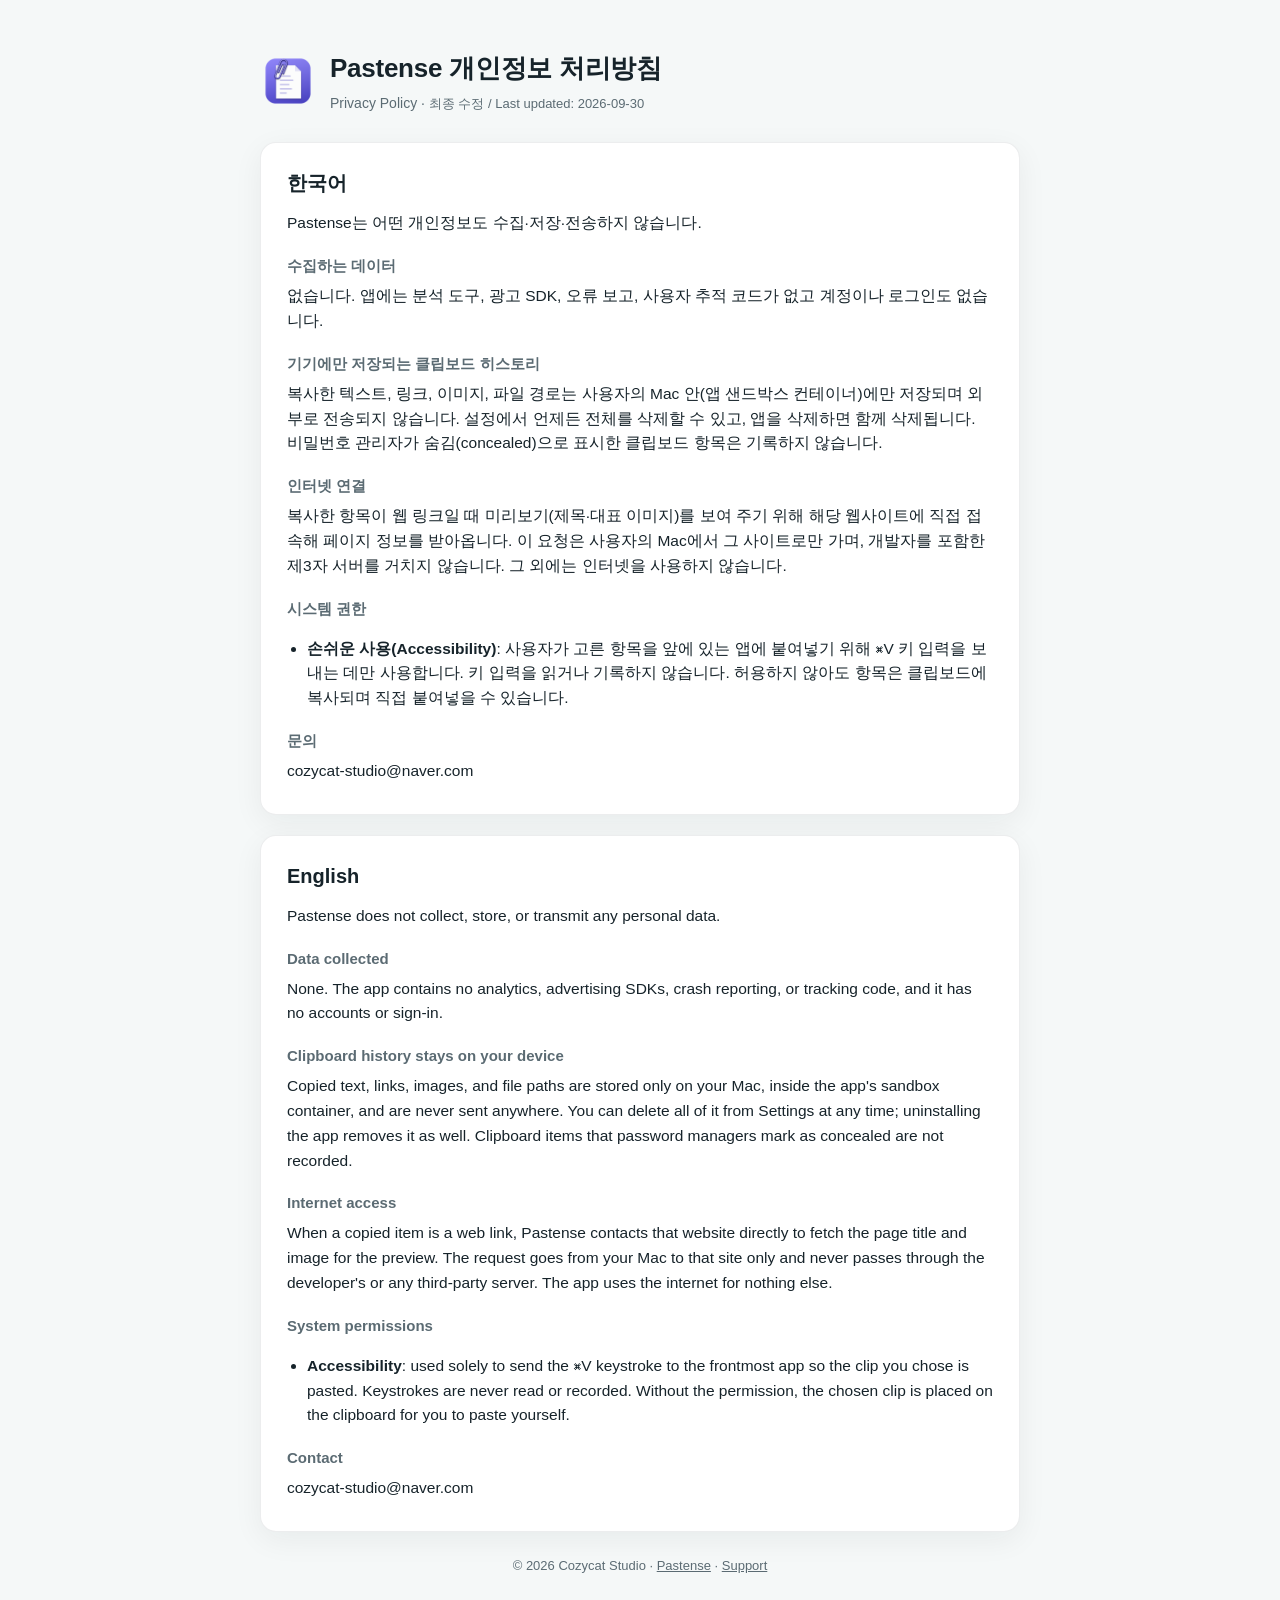
==== privacy.html @ 7e33a37a "Pastense site: landing, privacy policy and support pages Co-Authored-By: Claude Fable 5.1 <noreply@a" ====
<!doctype html>
<html lang="ko">
<head>
<meta charset="utf-8">
<meta name="viewport" content="width=device-width, initial-scale=1">
<title>Pastense — 개인정보 처리방침 / Privacy Policy</title>
<link rel="icon" href="assets/icon-256.png">
<link rel="stylesheet" href="style.css">
</head>
<body>
<div class="wrap">
  <header>
    <img src="assets/icon-256.png" alt="">
    <div>
      <h1>Pastense 개인정보 처리방침</h1>
      <p>Privacy Policy · <span class="updated">최종 수정 / Last updated: 2026-09-30</span></p>
    </div>
  </header>

  <section lang="ko">
    <h2>한국어</h2>
    <p>Pastense는 어떤 개인정보도 수집·저장·전송하지 않습니다.</p>
    <h3>수집하는 데이터</h3>
    <p>없습니다. 앱에는 분석 도구, 광고 SDK, 오류 보고, 사용자 추적 코드가 없고 계정이나 로그인도 없습니다.</p>
    <h3>기기에만 저장되는 클립보드 히스토리</h3>
    <p>복사한 텍스트, 링크, 이미지, 파일 경로는 사용자의 Mac 안(앱 샌드박스 컨테이너)에만 저장되며 외부로 전송되지 않습니다. 설정에서 언제든 전체를 삭제할 수 있고, 앱을 삭제하면 함께 삭제됩니다. 비밀번호 관리자가 숨김(concealed)으로 표시한 클립보드 항목은 기록하지 않습니다.</p>
    <h3>인터넷 연결</h3>
    <p>복사한 항목이 웹 링크일 때 미리보기(제목·대표 이미지)를 보여 주기 위해 해당 웹사이트에 직접 접속해 페이지 정보를 받아옵니다. 이 요청은 사용자의 Mac에서 그 사이트로만 가며, 개발자를 포함한 제3자 서버를 거치지 않습니다. 그 외에는 인터넷을 사용하지 않습니다.</p>
    <h3>시스템 권한</h3>
    <ul>
      <li><strong>손쉬운 사용(Accessibility)</strong>: 사용자가 고른 항목을 앞에 있는 앱에 붙여넣기 위해 ⌘V 키 입력을 보내는 데만 사용합니다. 키 입력을 읽거나 기록하지 않습니다. 허용하지 않아도 항목은 클립보드에 복사되며 직접 붙여넣을 수 있습니다.</li>
    </ul>
    <h3>문의</h3>
    <p>cozycat-studio@naver.com</p>
  </section>

  <section lang="en">
    <h2>English</h2>
    <p>Pastense does not collect, store, or transmit any personal data.</p>
    <h3>Data collected</h3>
    <p>None. The app contains no analytics, advertising SDKs, crash reporting, or tracking code, and it has no accounts or sign-in.</p>
    <h3>Clipboard history stays on your device</h3>
    <p>Copied text, links, images, and file paths are stored only on your Mac, inside the app's sandbox container, and are never sent anywhere. You can delete all of it from Settings at any time; uninstalling the app removes it as well. Clipboard items that password managers mark as concealed are not recorded.</p>
    <h3>Internet access</h3>
    <p>When a copied item is a web link, Pastense contacts that website directly to fetch the page title and image for the preview. The request goes from your Mac to that site only and never passes through the developer's or any third-party server. The app uses the internet for nothing else.</p>
    <h3>System permissions</h3>
    <ul>
      <li><strong>Accessibility</strong>: used solely to send the ⌘V keystroke to the frontmost app so the clip you chose is pasted. Keystrokes are never read or recorded. Without the permission, the chosen clip is placed on the clipboard for you to paste yourself.</li>
    </ul>
    <h3>Contact</h3>
    <p>cozycat-studio@naver.com</p>
  </section>

  <footer>© 2026 Cozycat Studio · <a href="index.html">Pastense</a> · <a href="support.html">Support</a></footer>
</div>
</body>
</html>
---- style.css ----
:root { --bg: #f5f8f8; --card: #ffffff; --text: #16232a; --muted: #5b6b73; --accent: #1f9e94; --line: rgba(22,35,42,.08); --shadow: 0 8px 30px rgba(22,35,42,.06); }
@media (prefers-color-scheme: dark) {
  :root { --bg: #0f1719; --card: #172124; --text: #eef4f4; --muted: #97a8ad; --accent: #4fd1c5; --line: rgba(255,255,255,.08); --shadow: none; }
}
html, body { margin: 0; background: var(--bg); color: var(--text);
  font-family: -apple-system, BlinkMacSystemFont, "Apple SD Gothic Neo", "Pretendard", "Segoe UI", sans-serif; line-height: 1.6; }
a { color: var(--accent); }
.wrap { max-width: 760px; margin: 0 auto; padding: 48px 20px 64px; }
header { display: flex; align-items: center; gap: 14px; margin-bottom: 28px; }
header img { width: 56px; height: 56px; border-radius: 14px; }
header h1 { font-size: 26px; margin: 0; letter-spacing: -0.01em; }
header p { margin: 2px 0 0; color: var(--muted); font-size: 14px; }
section { background: var(--card); border: 1px solid var(--line); border-radius: 16px; padding: 24px 26px; margin-bottom: 20px; box-shadow: var(--shadow); }
h2 { font-size: 20px; margin: 0 0 12px; }
h3 { font-size: 15px; margin: 18px 0 6px; color: var(--muted); font-weight: 600; }
p, li { font-size: 15.5px; margin: 6px 0; }
ul { padding-left: 20px; }
kbd { font: 600 12px -apple-system, "SF Mono", Menlo, monospace; padding: 1px 6px; border-radius: 5px; background: var(--line); }
.updated { color: var(--muted); font-size: 13px; }
footer { color: var(--muted); font-size: 13px; text-align: center; margin-top: 24px; }
footer a { color: var(--muted); }
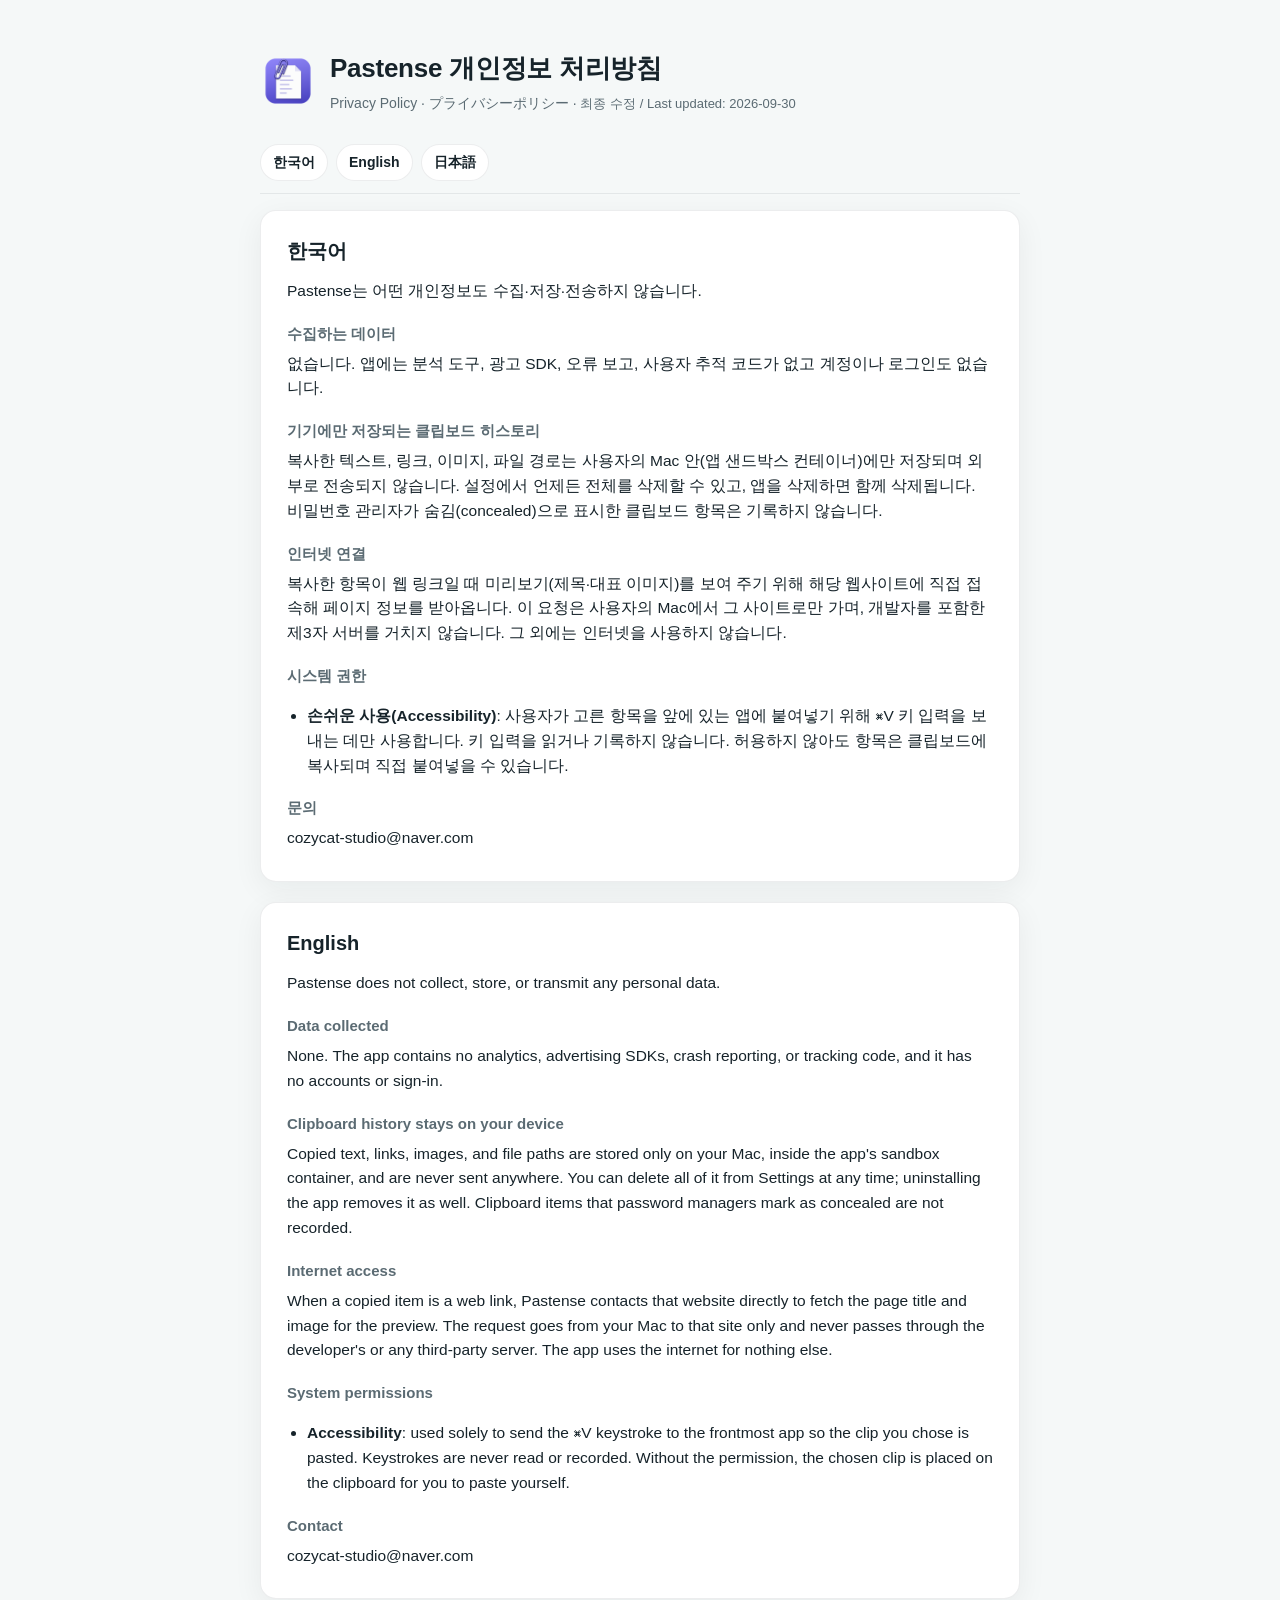
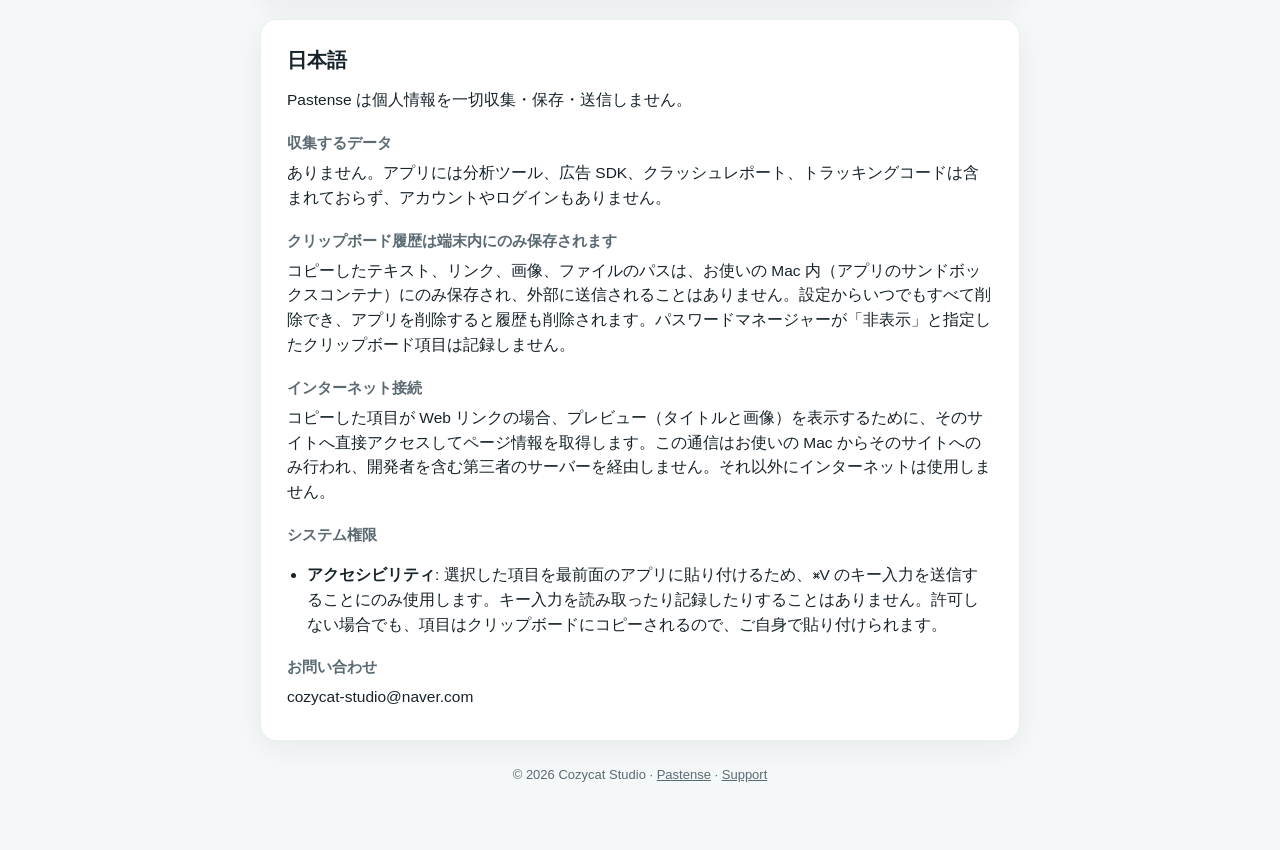
==== commit 1ed8d8d0: "Privacy policy: sticky language index (ko/en/ja) and a Japanese section Co-Authored-By: Claude Fable" ====
--- a/privacy.html
+++ b/privacy.html
@@ -3,7 +3,7 @@
 <head>
 <meta charset="utf-8">
 <meta name="viewport" content="width=device-width, initial-scale=1">
-<title>Pastense — 개인정보 처리방침 / Privacy Policy</title>
+<title>Pastense — 개인정보 처리방침 / Privacy Policy / プライバシーポリシー</title>
 <link rel="icon" href="assets/icon-256.png">
 <link rel="stylesheet" href="style.css">
 </head>
@@ -13,11 +13,17 @@
     <img src="assets/icon-256.png" alt="">
     <div>
       <h1>Pastense 개인정보 처리방침</h1>
-      <p>Privacy Policy · <span class="updated">최종 수정 / Last updated: 2026-09-30</span></p>
+      <p>Privacy Policy · プライバシーポリシー · <span class="updated">최종 수정 / Last updated: 2026-09-30</span></p>
     </div>
   </header>
 
-  <section lang="ko">
+  <nav class="langs" aria-label="언어 / Language">
+    <a href="#ko">한국어</a>
+    <a href="#en">English</a>
+    <a href="#ja">日本語</a>
+  </nav>
+
+  <section lang="ko" id="ko">
     <h2>한국어</h2>
     <p>Pastense는 어떤 개인정보도 수집·저장·전송하지 않습니다.</p>
     <h3>수집하는 데이터</h3>
@@ -34,7 +40,7 @@
     <p>cozycat-studio@naver.com</p>
   </section>
 
-  <section lang="en">
+  <section lang="en" id="en">
     <h2>English</h2>
     <p>Pastense does not collect, store, or transmit any personal data.</p>
     <h3>Data collected</h3>
@@ -51,6 +57,23 @@
     <p>cozycat-studio@naver.com</p>
   </section>
 
+  <section lang="ja" id="ja">
+    <h2>日本語</h2>
+    <p>Pastense は個人情報を一切収集・保存・送信しません。</p>
+    <h3>収集するデータ</h3>
+    <p>ありません。アプリには分析ツール、広告 SDK、クラッシュレポート、トラッキングコードは含まれておらず、アカウントやログインもありません。</p>
+    <h3>クリップボード履歴は端末内にのみ保存されます</h3>
+    <p>コピーしたテキスト、リンク、画像、ファイルのパスは、お使いの Mac 内（アプリのサンドボックスコンテナ）にのみ保存され、外部に送信されることはありません。設定からいつでもすべて削除でき、アプリを削除すると履歴も削除されます。パスワードマネージャーが「非表示」と指定したクリップボード項目は記録しません。</p>
+    <h3>インターネット接続</h3>
+    <p>コピーした項目が Web リンクの場合、プレビュー（タイトルと画像）を表示するために、そのサイトへ直接アクセスしてページ情報を取得します。この通信はお使いの Mac からそのサイトへのみ行われ、開発者を含む第三者のサーバーを経由しません。それ以外にインターネットは使用しません。</p>
+    <h3>システム権限</h3>
+    <ul>
+      <li><strong>アクセシビリティ</strong>: 選択した項目を最前面のアプリに貼り付けるため、⌘V のキー入力を送信することにのみ使用します。キー入力を読み取ったり記録したりすることはありません。許可しない場合でも、項目はクリップボードにコピーされるので、ご自身で貼り付けられます。</li>
+    </ul>
+    <h3>お問い合わせ</h3>
+    <p>cozycat-studio@naver.com</p>
+  </section>
+
   <footer>© 2026 Cozycat Studio · <a href="index.html">Pastense</a> · <a href="support.html">Support</a></footer>
 </div>
 </body>
--- a/style.css
+++ b/style.css
@@ -19,3 +19,12 @@
 .updated { color: var(--muted); font-size: 13px; }
 footer { color: var(--muted); font-size: 13px; text-align: center; margin-top: 24px; }
 footer a { color: var(--muted); }
+
+/* language index: sticks to the top so any section is one tap away */
+nav.langs { position: sticky; top: 0; z-index: 2; display: flex; gap: 8px; flex-wrap: wrap; padding: 10px 0 12px; margin: -8px 0 16px;
+  background: var(--bg); border-bottom: 1px solid var(--line); }
+nav.langs a { text-decoration: none; font-size: 14px; font-weight: 600; color: var(--text); padding: 6px 12px; border-radius: 999px;
+  border: 1px solid var(--line); background: var(--card); }
+nav.langs a:hover { border-color: var(--accent); color: var(--accent); }
+html { scroll-behavior: smooth; }
+section[id] { scroll-margin-top: 64px; }
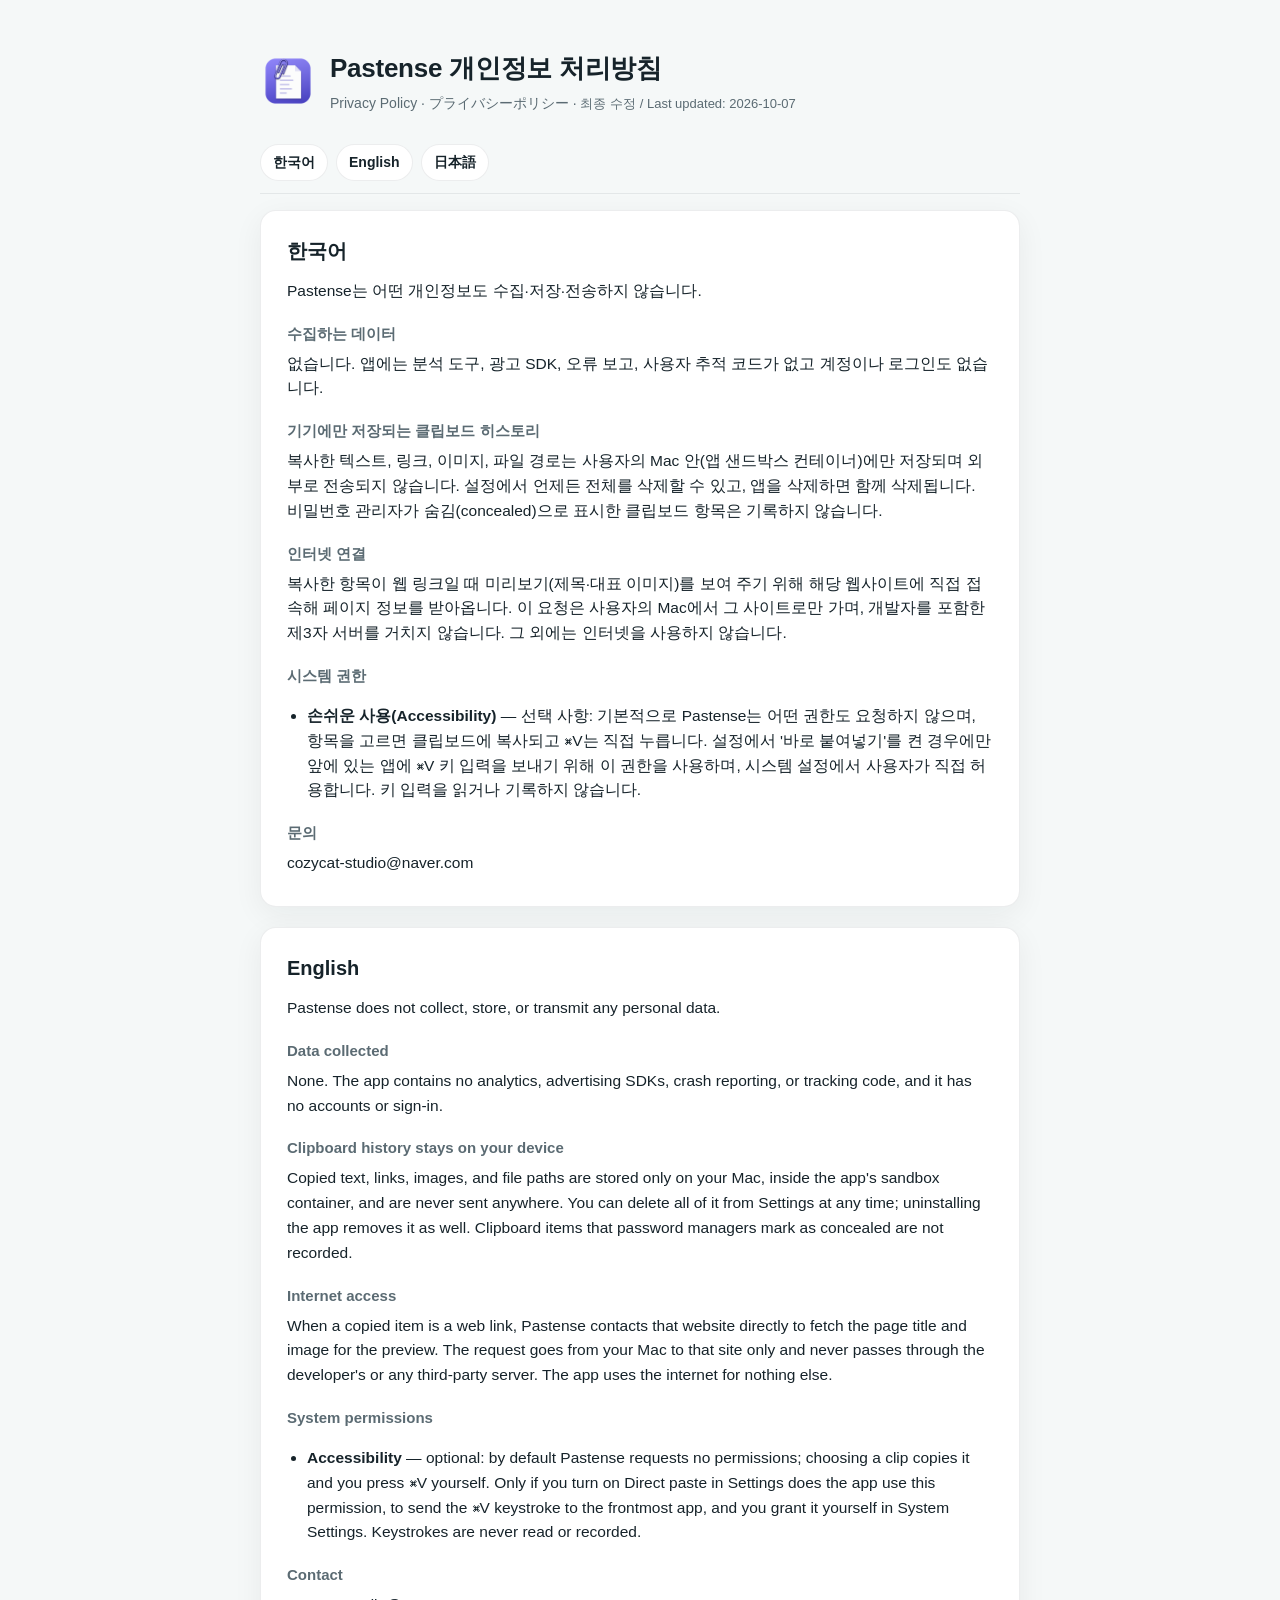
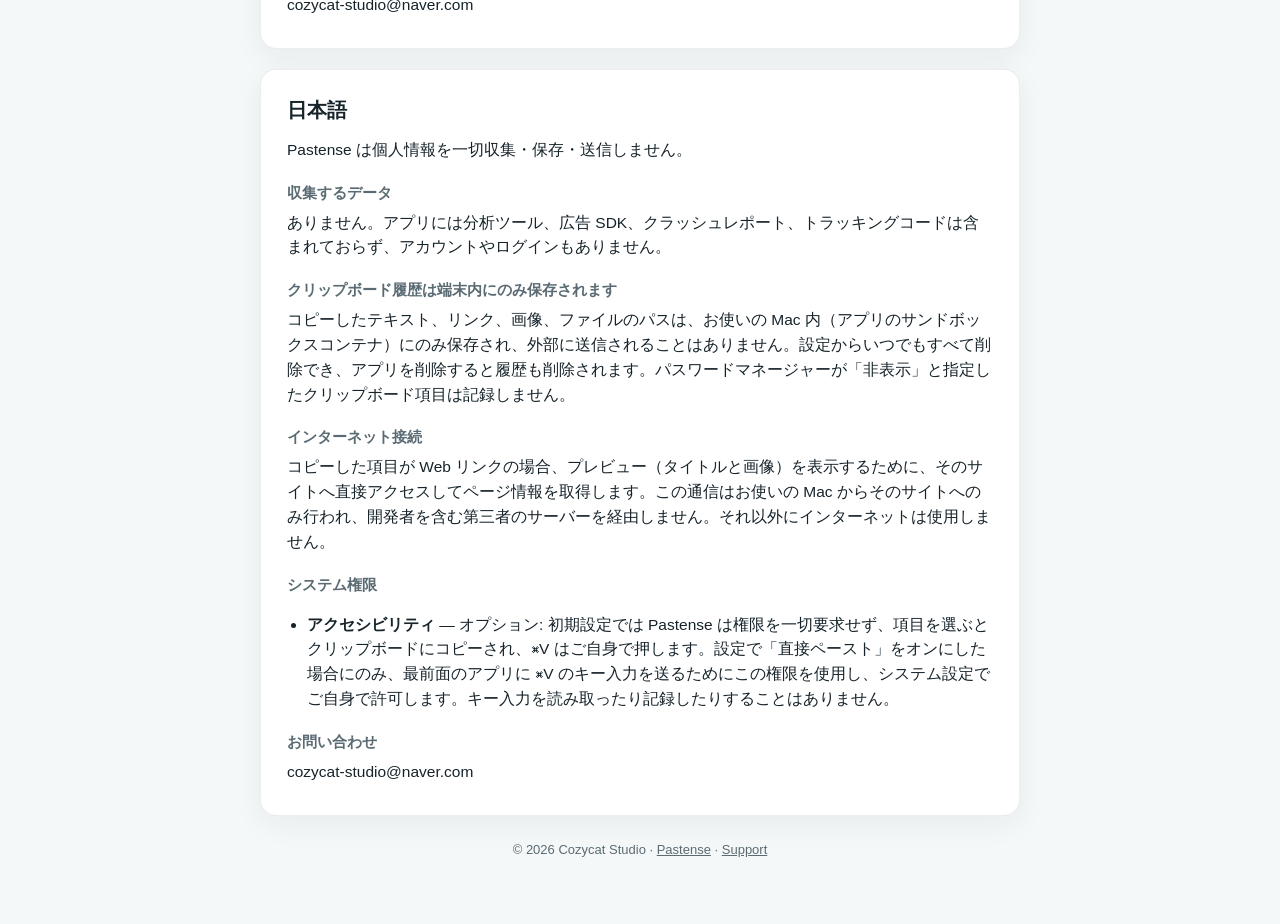
==== commit 1b400aa8: "Privacy and support: Accessibility is optional (Direct paste), off by default Co-Authored-By: Claude" ====
--- a/privacy.html
+++ b/privacy.html
@@ -13,7 +13,7 @@
     <img src="assets/icon-256.png" alt="">
     <div>
       <h1>Pastense 개인정보 처리방침</h1>
-      <p>Privacy Policy · プライバシーポリシー · <span class="updated">최종 수정 / Last updated: 2026-09-30</span></p>
+      <p>Privacy Policy · プライバシーポリシー · <span class="updated">최종 수정 / Last updated: 2026-10-07</span></p>
     </div>
   </header>
 
@@ -34,7 +34,7 @@
     <p>복사한 항목이 웹 링크일 때 미리보기(제목·대표 이미지)를 보여 주기 위해 해당 웹사이트에 직접 접속해 페이지 정보를 받아옵니다. 이 요청은 사용자의 Mac에서 그 사이트로만 가며, 개발자를 포함한 제3자 서버를 거치지 않습니다. 그 외에는 인터넷을 사용하지 않습니다.</p>
     <h3>시스템 권한</h3>
     <ul>
-      <li><strong>손쉬운 사용(Accessibility)</strong>: 사용자가 고른 항목을 앞에 있는 앱에 붙여넣기 위해 ⌘V 키 입력을 보내는 데만 사용합니다. 키 입력을 읽거나 기록하지 않습니다. 허용하지 않아도 항목은 클립보드에 복사되며 직접 붙여넣을 수 있습니다.</li>
+      <li><strong>손쉬운 사용(Accessibility)</strong> — 선택 사항: 기본적으로 Pastense는 어떤 권한도 요청하지 않으며, 항목을 고르면 클립보드에 복사되고 ⌘V는 직접 누릅니다. 설정에서 '바로 붙여넣기'를 켠 경우에만 앞에 있는 앱에 ⌘V 키 입력을 보내기 위해 이 권한을 사용하며, 시스템 설정에서 사용자가 직접 허용합니다. 키 입력을 읽거나 기록하지 않습니다.</li>
     </ul>
     <h3>문의</h3>
     <p>cozycat-studio@naver.com</p>
@@ -51,7 +51,7 @@
     <p>When a copied item is a web link, Pastense contacts that website directly to fetch the page title and image for the preview. The request goes from your Mac to that site only and never passes through the developer's or any third-party server. The app uses the internet for nothing else.</p>
     <h3>System permissions</h3>
     <ul>
-      <li><strong>Accessibility</strong>: used solely to send the ⌘V keystroke to the frontmost app so the clip you chose is pasted. Keystrokes are never read or recorded. Without the permission, the chosen clip is placed on the clipboard for you to paste yourself.</li>
+      <li><strong>Accessibility</strong> — optional: by default Pastense requests no permissions; choosing a clip copies it and you press ⌘V yourself. Only if you turn on Direct paste in Settings does the app use this permission, to send the ⌘V keystroke to the frontmost app, and you grant it yourself in System Settings. Keystrokes are never read or recorded.</li>
     </ul>
     <h3>Contact</h3>
     <p>cozycat-studio@naver.com</p>
@@ -68,7 +68,7 @@
     <p>コピーした項目が Web リンクの場合、プレビュー（タイトルと画像）を表示するために、そのサイトへ直接アクセスしてページ情報を取得します。この通信はお使いの Mac からそのサイトへのみ行われ、開発者を含む第三者のサーバーを経由しません。それ以外にインターネットは使用しません。</p>
     <h3>システム権限</h3>
     <ul>
-      <li><strong>アクセシビリティ</strong>: 選択した項目を最前面のアプリに貼り付けるため、⌘V のキー入力を送信することにのみ使用します。キー入力を読み取ったり記録したりすることはありません。許可しない場合でも、項目はクリップボードにコピーされるので、ご自身で貼り付けられます。</li>
+      <li><strong>アクセシビリティ</strong> — オプション: 初期設定では Pastense は権限を一切要求せず、項目を選ぶとクリップボードにコピーされ、⌘V はご自身で押します。設定で「直接ペースト」をオンにした場合にのみ、最前面のアプリに ⌘V のキー入力を送るためにこの権限を使用し、システム設定でご自身で許可します。キー入力を読み取ったり記録したりすることはありません。</li>
     </ul>
     <h3>お問い合わせ</h3>
     <p>cozycat-studio@naver.com</p>
